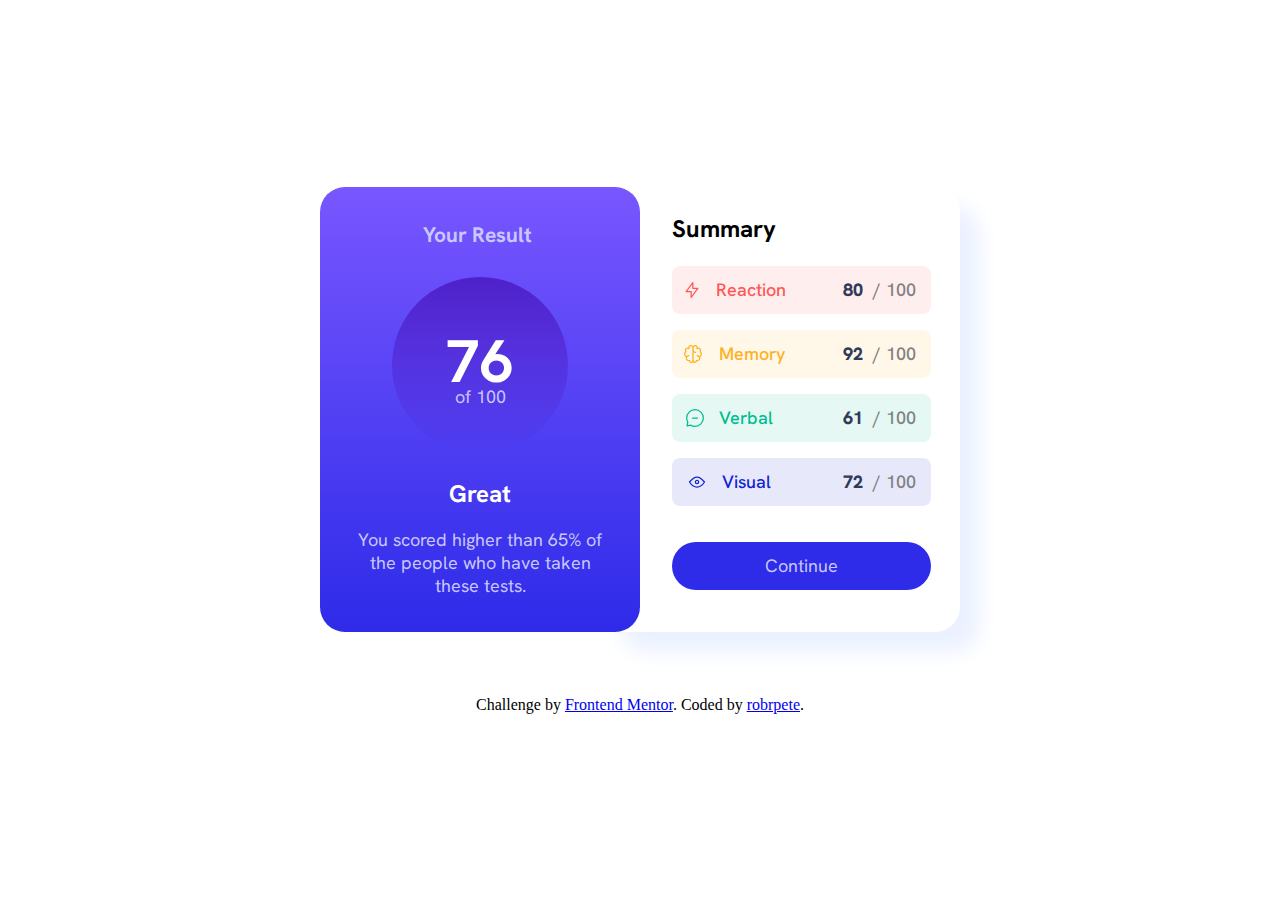
==== results-summary-component-main/index.html @ 2285af58 "add qr and resultsReview project" ====
<!DOCTYPE html>
<head>
  <meta charset="UTF-8">
  <meta name="viewport" content="width=device-width, initial-scale=1.0"> <!-- displays site properly based on user's device -->
  <link rel="icon" type="image/png" sizes="32x32" href="./assets/images/favicon-32x32.png">
  <link rel="preconnect" href="https://fonts.googleapis.com">
  <link rel="preconnect" href="https://fonts.gstatic.com" crossorigin>
  <link href="https://fonts.googleapis.com/css2?family=Hanken+Grotesk:wght@500;700;800&family=Outfit:wght@700&display=swap" rel="stylesheet">
  <link rel="stylesheet" href="index.css">
  <title>Frontend Mentor | Results summary component</title>
</head>
<body>
  <main>
    <div class="card-container">
      <div class="card-one">
        <h4>Your Result</h4>
        <div class="circle">
          <h1>76</h1>
          <p>of 100</p>
        </div>
        <h3>Great</h3>
        <p>You scored higher than 65% of <br/> the people who have taken <br/> these tests.</p>
      </div>
      <div class="card-two">
        <div class="shift-card">
          <h4>Summary</h4>
          <div class="scores">
            <div class="scorebox scorered">
              <div class="leftside leftlogo">
                <svg class="logo" xmlns="http://www.w3.org/2000/svg" width="20" height="20" fill="none" viewBox="0 0 20 20"><path stroke="#F55" stroke-linecap="round" stroke-linejoin="round" stroke-width="1.25" d="M10.833 8.333V2.5l-6.666 9.167h5V17.5l6.666-9.167h-5Z"/></svg>
                <p>Reaction</p>
              </div>
              <div class="rightside">
                <p class="rightsideleft">80&nbsp;&nbsp;</p>
                <p class="rightsideright">/&nbsp;100</p>
              </div>
            </div>
            <div class="scorebox scoreyellow">
              <div class="leftside leftlogo">
                <svg class="logo" xmlns="http://www.w3.org/2000/svg" width="20" height="20" fill="none" viewBox="0 0 20 20"><path stroke="#FFB21E" stroke-linecap="round" stroke-linejoin="round" stroke-width="1.25" d="M5.833 11.667a2.5 2.5 0 1 0 .834 4.858"/><path stroke="#FFB21E" stroke-linecap="round" stroke-linejoin="round" stroke-width="1.25" d="M3.553 13.004a3.333 3.333 0 0 1-.728-5.53m.025-.067a2.083 2.083 0 0 1 2.983-2.824m.199.054A2.083 2.083 0 1 1 10 3.75v12.917a1.667 1.667 0 0 1-3.333 0M10 5.833a2.5 2.5 0 0 0 2.5 2.5m1.667 3.334a2.5 2.5 0 1 1-.834 4.858"/><path stroke="#FFB21E" stroke-linecap="round" stroke-linejoin="round" stroke-width="1.25" d="M16.447 13.004a3.334 3.334 0 0 0 .728-5.53m-.025-.067a2.083 2.083 0 0 0-2.983-2.824M10 3.75a2.085 2.085 0 0 1 2.538-2.033 2.084 2.084 0 0 1 1.43 2.92m-.635 12.03a1.667 1.667 0 0 1-3.333 0"/></svg>
                <p>Memory</p>
              </div>
              <div class="rightside">
                <p class="rightsideleft">92&nbsp;&nbsp;</p>
                <p class="rightsideright">/&nbsp;100</p>
              </div>
            </div>
            <div class="scorebox scoregreen">
              <div class="leftside">
                <svg xmlns="http://www.w3.org/2000/svg" width="20" height="20" fill="none" viewBox="0 0 20 20"><path stroke="#00BB8F" stroke-linecap="round" stroke-linejoin="round" stroke-width="1.25" d="M7.5 10h5M10 18.333A8.333 8.333 0 1 0 1.667 10c0 1.518.406 2.942 1.115 4.167l-.699 3.75 3.75-.699A8.295 8.295 0 0 0 10 18.333Z"/></svg>
                <p>Verbal</p>
              </div>
              <div class="rightside">
                <p class="rightsideleft">61&nbsp;&nbsp;</p>
                <p class="rightsideright">/&nbsp;100</p>
              </div>
            </div>
            <div class="scorebox scoreblue">
              <div class="leftside">
                <svg xmlns="http://www.w3.org/2000/svg" width="20" height="20" fill="none" viewBox="0 0 20 20"><path stroke="#1125D6" stroke-linecap="round" stroke-linejoin="round" stroke-width="1.25" d="M10 11.667a1.667 1.667 0 1 0 0-3.334 1.667 1.667 0 0 0 0 3.334Z"/><path stroke="#1125D6" stroke-linecap="round" stroke-linejoin="round" stroke-width="1.25" d="M17.5 10c-1.574 2.492-4.402 5-7.5 5s-5.926-2.508-7.5-5C4.416 7.632 6.66 5 10 5s5.584 2.632 7.5 5Z"/></svg>
                <p>Visual</p>
              </div>
              <div class="rightside">
                <p class="rightsideleft">72&nbsp;&nbsp;</p>
                <p class="rightsideright">/&nbsp;100</p>
              </div>
            </div>
            <button>Continue</button>
          </div>
        </div>
      </div>
    </div>
    <div class="attribution">
      Challenge by <a href="https://www.frontendmentor.io?ref=challenge" target="_blank">Frontend Mentor</a>. 
      Coded by <a href="#">robrpete</a>.
    </div>
  </main>
</body>
</html>
---- results-summary-component-main/index.css ----
*{
    padding: 0;
    margin: 0;
    box-sizing: border-box;
}

main{
    min-height: 100dvh;
    display: flex;
    flex-direction: column;
    justify-content: center;
    align-items: center;
}

.card-container{
    display: flex;
    margin-bottom: 4rem;
}

.card-one{
    background: linear-gradient(hsl(252, 100%, 67%), hsl(241, 81%, 54%));
    height: 27.8125rem;
    width: 20rem;
    border-radius: 25px;
    margin-right: -2.5rem;
    display: flex;
    flex-direction: column;
    justify-content: space-evenly;
    align-items: center;
}

.card-one h4{
    font-family: 'Hanken Grotesk', sans-serif;
    font-weight: 700;
    font-size: 21px;
    color: hsl(241, 100%, 89%);
    margin-left: -6px;
}

.circle{
    background: linear-gradient(hsla(256, 72%, 46%, 1), hsla(241, 72%, 46%, 0));
    height: 11rem;
    width: 11rem;
    border-radius: 100%;
    display: flex;
    flex-direction: column;
    justify-content: center;
    align-items: center;
    margin-top: -5px;
}

.circle h1{
    color: hsl(0, 0%, 100%);
    font-family: 'Hanken Grotesk', sans-serif;
    font-size: 60px;
}

.card-one h3{
    color: hsl(0, 0%, 100%);
    font-family: 'Hanken Grotesk', sans-serif;
    font-size: x-large;
    margin-top: -10px;
}

.card-one p{
    color: hsl(241, 100%, 89%);
    text-align: center;
    font-size: 18px;
    font-family: 'Hanken Grotesk', sans-serif;
    margin-top: -15px;
}

.card-two{
    z-index: -5;
    height: 27.8125rem;
    width: 22.5rem;
    border-radius: 25px;
    box-shadow: 20px 20px 20px hsl(221, 100%, 96%);
    display: flex;
    justify-content: right;
}

.card-two h4{
    font-family: 'Hanken Grotesk', sans-serif;
    font-size: x-large;
    margin-top: 5px;
}

.shift-card{
    height: 100%;
    width: 80%;
    display: flex;
    flex-direction: column;
    justify-content: space-evenly;
}

.scores{
    display: flex;
    flex-direction: column;
    gap: 1rem;
}

.scorebox{
    height: 3rem;
    width: 90%;
    border-radius: 0.5rem;
    display: flex;
    justify-content: space-between;
    align-items: center;
}

.scorebox p{
    font-family: 'Hanken Grotesk', sans-serif;
    font-size: 18px;
}

.leftside{
    height: 100%;
    width: 44%;
    display: flex;
    justify-content: space-evenly;
    align-items: center;
}

.rightside{
    height: 100%;
    width: 40%;
    display: flex;
    justify-content: center;
    align-items: center;
    font-size: 15px;
}

.leftlogo{
    margin-left: 5px;
}

.logo{
    margin-right: 10px;
}

.rightsideleft{
    color: hsl(224, 30%, 27%);
    font-weight: 800;
}

.rightsideright{
    color: gray;
}

.scorered{
    background: hsla(0, 100%, 67%, 0.1);
    color: hsla(0, 100%, 67%);
    font-weight: 500;
}

.scoreyellow{
    background: hsl(39, 100%, 56%, 0.1);
    color: hsl(39, 100%, 56%);
    font-weight: 500;
}

.scoregreen{
    background: hsl(166, 100%, 37%, 0.1);
    color: hsl(166, 100%, 37%);
    font-weight: 500;
}

.scoreblue{
    background: hsl(234, 85%, 45%, 0.1);
    color: hsl(234, 85%, 45%);
    font-weight: 500;
    margin-bottom: 20px;
}

.shift-card button{
    border: none;
    background: hsl(241, 81%, 54%);
    height: 3rem;
    width: 90%;
    border-radius: 2rem;
    color: hsl(241, 100%, 89%);
    font-family: 'Hanken Grotesk', sans-serif;
    font-size: 18px;
    margin-bottom: 20px;
}

/* font-family: 'Hanken Grotesk', sans-serif; */
/* font-family: 'Outfit', sans-serif; */
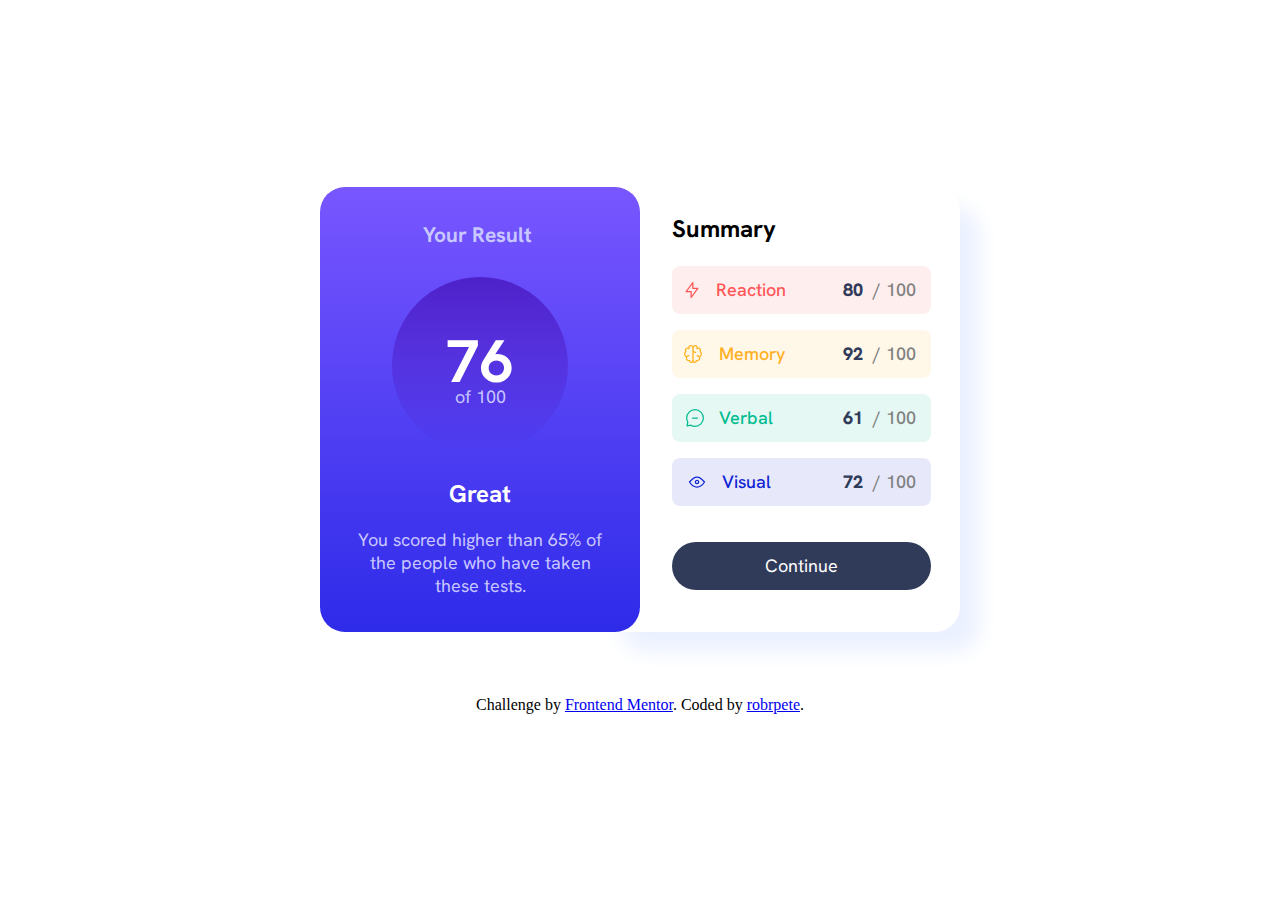
==== commit abdb00e3: "finish result project" ====
--- a/results-summary-component-main/index.html
+++ b/results-summary-component-main/index.html
@@ -19,7 +19,8 @@
           <p>of 100</p>
         </div>
         <h3>Great</h3>
-        <p>You scored higher than 65% of <br/> the people who have taken <br/> these tests.</p>
+        <p class="hideTextMobile">You scored higher than 65% of <br/> the people who have taken <br/> these tests.</p>
+        <p class="hideText">You scored higher than 65% of the <br/> people who have taken these tests.</p>
       </div>
       <div class="card-two">
         <div class="shift-card">
--- a/results-summary-component-main/index.css
+++ b/results-summary-component-main/index.css
@@ -175,15 +175,71 @@
 
 .shift-card button{
     border: none;
-    background: hsl(241, 81%, 54%);
+    background: hsl(224, 30%, 27%);
     height: 3rem;
     width: 90%;
     border-radius: 2rem;
-    color: hsl(241, 100%, 89%);
+    color: hsl(0, 0%, 100%);
     font-family: 'Hanken Grotesk', sans-serif;
     font-size: 18px;
     margin-bottom: 20px;
 }
 
+.hideText{
+    display: none;
+}
+
+@media screen and (max-width: 376px) {
+    .card-container{
+        display: flex;
+        flex-direction: column;
+    }
+
+    .card-one{
+        background: linear-gradient(hsl(252, 100%, 67%), hsl(241, 81%, 54%));
+        height: 27.8125rem;
+        width: 22.5rem;
+        border-radius: 0 0 25px 25px;
+        margin-right: -2.5rem;
+        display: flex;
+        flex-direction: column;
+        justify-content: space-evenly;
+        align-items: center;
+    }
+
+    .card-two{
+        z-index: -5;
+        height: 27.8125rem;
+        width: 22.5rem;
+        border-radius: 0px;
+        box-shadow: none;
+        display: flex;
+        justify-content: center;
+    }
+
+    .shift-card{
+        height: 100%;
+        width: 90%;
+        display: flex;
+        flex-direction: column;
+        justify-content: space-evenly;
+        margin-left: 35px;
+    }
+
+    .scores{
+        display: flex;
+        flex-direction: column;
+        gap: 1rem;
+    }
+
+    .hideTextMobile{
+        display: none;
+    }
+
+    .hideText{
+        display: inline;
+    }
+}
+
 /* font-family: 'Hanken Grotesk', sans-serif; */
 /* font-family: 'Outfit', sans-serif; */